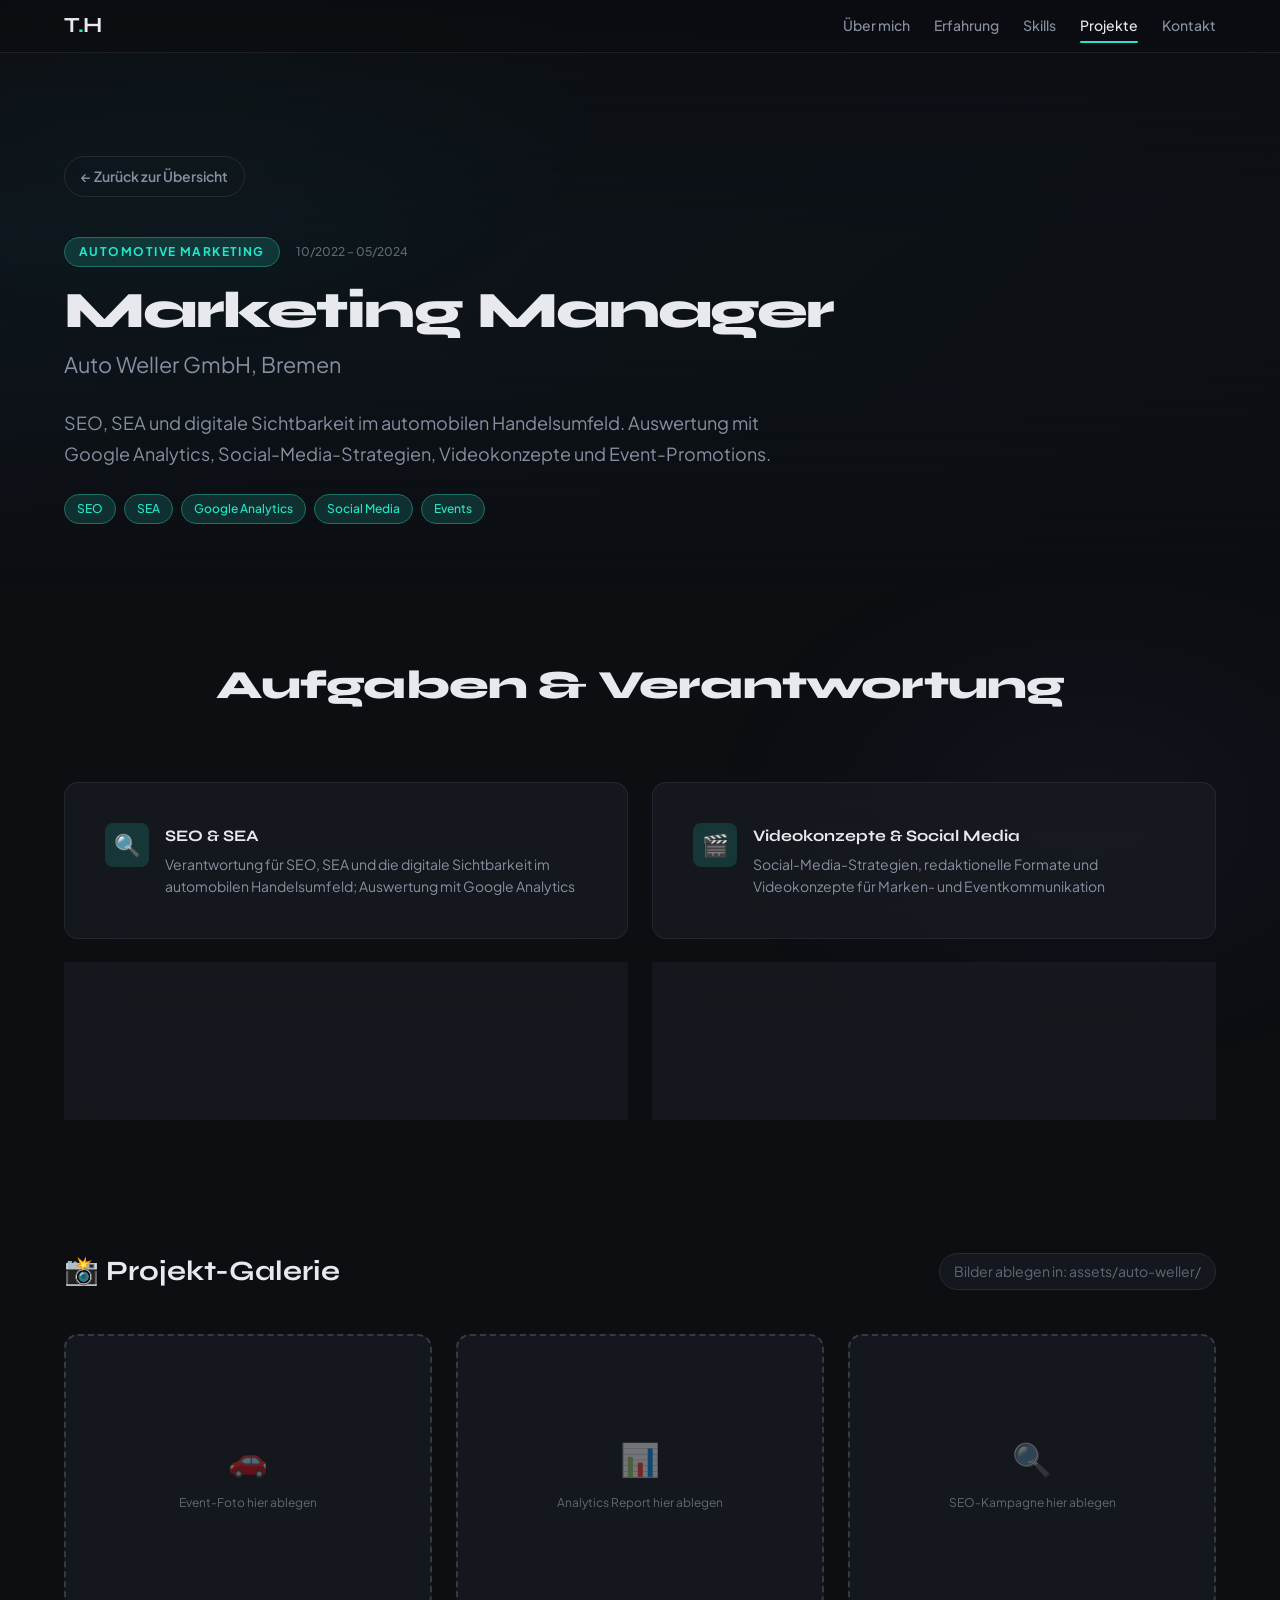
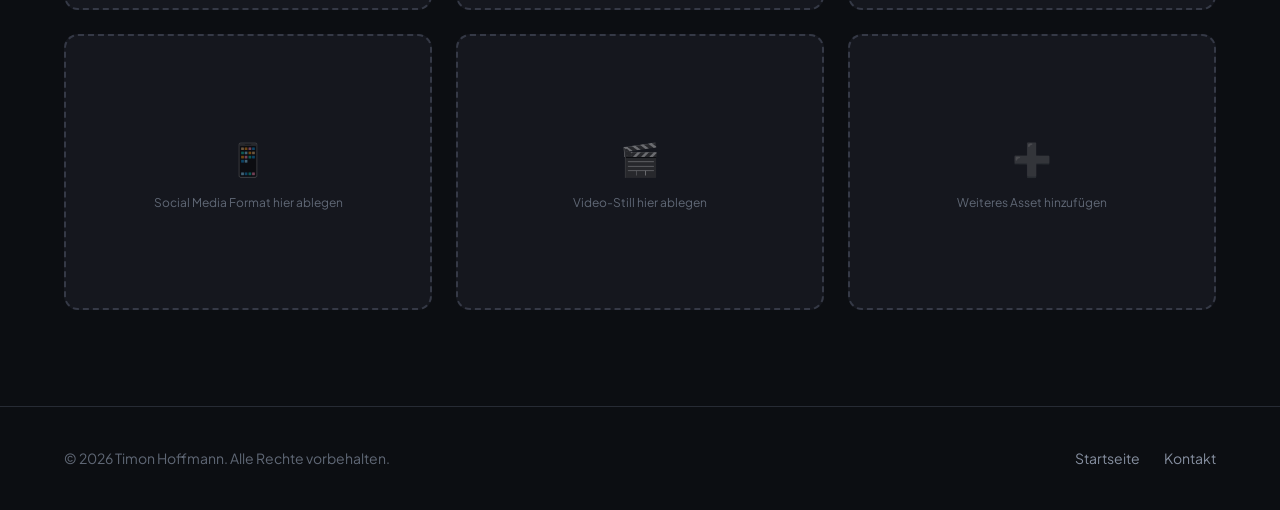
==== projects/auto-weller.html @ 599e2b34 "Initial commit: Timon Hoffmann Portfolio & Resume website" ====
<!DOCTYPE html>
<html lang="de">
<head>
  <meta charset="UTF-8">
  <meta name="viewport" content="width=device-width, initial-scale=1.0">
  <meta name="description" content="Auto Weller — SEO, SEA & Automobil-Marketing Projekte von Timon Hoffmann.">
  <title>Auto Weller — Timon Hoffmann Portfolio</title>
  <link rel="stylesheet" href="../style.css">
</head>
<body>
  <nav class="nav scrolled" id="mainNav">
    <div class="nav__inner">
      <a href="../index.html" class="nav__logo">T<span>.</span>H</a>
      <div class="nav__links">
        <a href="../index.html#about" class="nav__link">Über mich</a>
        <a href="../index.html#experience" class="nav__link">Erfahrung</a>
        <a href="../index.html#skills" class="nav__link">Skills</a>
        <a href="../index.html#projects" class="nav__link active">Projekte</a>
        <a href="../index.html#contact" class="nav__link">Kontakt</a>
      </div>
    </div>
  </nav>

  <section class="project-hero">
    <div class="project-hero__bg" style="background: linear-gradient(135deg, hsl(200,60%,25%), hsl(225,20%,10%));"></div>
    <div class="container">
      <a href="../index.html#projects" class="project-hero__back">← Zurück zur Übersicht</a>
      <div class="project-hero__meta">
        <span class="project-hero__category">Automotive Marketing</span>
        <span class="project-hero__date">10/2022 – 05/2024</span>
      </div>
      <h1 class="project-hero__title">Marketing Manager</h1>
      <p class="project-hero__company">Auto Weller GmbH, Bremen</p>
      <p class="project-hero__description">SEO, SEA und digitale Sichtbarkeit im automobilen Handelsumfeld. Auswertung mit Google Analytics, Social-Media-Strategien, Videokonzepte und Event-Promotions.</p>
      <div class="project-hero__tags">
        <span class="timeline__tag">SEO</span>
        <span class="timeline__tag">SEA</span>
        <span class="timeline__tag">Google Analytics</span>
        <span class="timeline__tag">Social Media</span>
        <span class="timeline__tag">Events</span>
      </div>
    </div>
  </section>

  <section class="project-tasks">
    <div class="container">
      <div class="section__header"><h2 class="section__title">Aufgaben & Verantwortung</h2></div>
      <div class="project-tasks__grid">
        <div class="project-task-card glass-card">
          <div class="project-task-card__icon">🔍</div>
          <div class="project-task-card__content">
            <h3 class="project-task-card__title">SEO & SEA</h3>
            <p class="project-task-card__text">Verantwortung für SEO, SEA und die digitale Sichtbarkeit im automobilen Handelsumfeld; Auswertung mit Google Analytics</p>
          </div>
        </div>
        <div class="project-task-card glass-card">
          <div class="project-task-card__icon">🎬</div>
          <div class="project-task-card__content">
            <h3 class="project-task-card__title">Videokonzepte & Social Media</h3>
            <p class="project-task-card__text">Social-Media-Strategien, redaktionelle Formate und Videokonzepte für Marken- und Eventkommunikation</p>
          </div>
        </div>
        <div class="project-task-card glass-card">
          <div class="project-task-card__icon">🎉</div>
          <div class="project-task-card__content">
            <h3 class="project-task-card__title">Events & Promotions</h3>
            <p class="project-task-card__text">Planung und Begleitung von Promotions, Events und verkaufsunterstützenden Kampagnen</p>
          </div>
        </div>
        <div class="project-task-card glass-card">
          <div class="project-task-card__icon">🤝</div>
          <div class="project-task-card__content">
            <h3 class="project-task-card__title">Stakeholder-Koordination</h3>
            <p class="project-task-card__text">Koordination von Inhalten und Kampagnen mit internen Fachbereichen, Standorten und externen Partnern</p>
          </div>
        </div>
      </div>
    </div>
  </section>

  <section class="gallery">
    <div class="container">
      <div class="gallery__header">
        <h2 class="gallery__title">📸 Projekt-Galerie</h2>
        <span class="gallery__count">Bilder ablegen in: assets/auto-weller/</span>
      </div>
      <div class="gallery__grid">
        <div class="gallery__placeholder"><div class="gallery__placeholder-icon">🚗</div><p class="gallery__placeholder-text">Event-Foto hier ablegen</p></div>
        <div class="gallery__placeholder"><div class="gallery__placeholder-icon">📊</div><p class="gallery__placeholder-text">Analytics Report hier ablegen</p></div>
        <div class="gallery__placeholder"><div class="gallery__placeholder-icon">🔍</div><p class="gallery__placeholder-text">SEO-Kampagne hier ablegen</p></div>
        <div class="gallery__placeholder"><div class="gallery__placeholder-icon">📱</div><p class="gallery__placeholder-text">Social Media Format hier ablegen</p></div>
        <div class="gallery__placeholder"><div class="gallery__placeholder-icon">🎬</div><p class="gallery__placeholder-text">Video-Still hier ablegen</p></div>
        <div class="gallery__placeholder"><div class="gallery__placeholder-icon">➕</div><p class="gallery__placeholder-text">Weiteres Asset hinzufügen</p></div>
      </div>
    </div>
  </section>

  <div class="lightbox" id="lightbox">
    <button class="lightbox__close" id="lightboxClose">✕</button>
    <img class="lightbox__img" id="lightboxImg" src="" alt="">
  </div>

  <footer class="footer">
    <div class="container">
      <div class="footer__inner">
        <span class="footer__text">© 2026 Timon Hoffmann. Alle Rechte vorbehalten.</span>
        <div class="footer__links">
          <a href="../index.html" class="footer__link">Startseite</a>
          <a href="../index.html#contact" class="footer__link">Kontakt</a>
        </div>
      </div>
    </div>
  </footer>

  <script>
    document.querySelectorAll('.gallery__item').forEach(item => {
      item.addEventListener('click', () => {
        const img = item.querySelector('img');
        if (img) {
          document.getElementById('lightboxImg').src = img.src;
          document.getElementById('lightbox').classList.add('active');
        }
      });
    });
    document.getElementById('lightbox').addEventListener('click', (e) => {
      if (e.target !== document.getElementById('lightboxImg')) {
        document.getElementById('lightbox').classList.remove('active');
      }
    });
  </script>
</body>
</html>
---- style.css ----
/* ============================================
   TIMON HOFFMANN — Portfolio & Resume
   Design System & Stylesheet
   ============================================ */

/* ---------- Google Fonts ---------- */
@import url('https://fonts.googleapis.com/css2?family=Plus+Jakarta+Sans:ital,wght@0,300;0,400;0,500;0,600;0,700;0,800;1,400&family=Syne:wght@400;500;600;700;800&family=JetBrains+Mono:wght@400;500&display=swap');

/* ---------- Custom Properties ---------- */
:root {
  /* Core palette */
  --clr-bg:          hsl(225, 20%, 6%);
  --clr-bg-elevated: hsl(225, 18%, 10%);
  --clr-bg-card:     hsl(225, 16%, 13%);
  --clr-bg-hover:    hsl(225, 16%, 17%);
  --clr-border:      hsl(225, 14%, 18%);
  --clr-border-light:hsl(225, 14%, 24%);

  /* Text */
  --clr-text:        hsl(220, 20%, 92%);
  --clr-text-muted:  hsl(220, 12%, 58%);
  --clr-text-dim:    hsl(220, 10%, 42%);

  /* Accent — Electric Teal / Cyan */
  --clr-accent:      hsl(172, 80%, 52%);
  --clr-accent-dim:  hsl(172, 60%, 28%);
  --clr-accent-glow: hsla(172, 80%, 52%, 0.15);
  --clr-accent-glow-strong: hsla(172, 80%, 52%, 0.3);

  /* Secondary — Warm Coral */
  --clr-secondary:     hsl(12, 85%, 62%);
  --clr-secondary-dim: hsl(12, 60%, 30%);

  /* Tertiary — Soft Violet */
  --clr-tertiary:     hsl(260, 60%, 65%);
  --clr-tertiary-dim: hsl(260, 40%, 30%);

  /* Status */
  --clr-success: hsl(145, 65%, 48%);
  --clr-warning: hsl(38, 90%, 55%);

  /* Typography */
  --ff-heading: 'Syne', sans-serif;
  --ff-body:    'Plus Jakarta Sans', sans-serif;
  --ff-mono:    'JetBrains Mono', monospace;

  /* Sizing */
  --fs-xs:   0.75rem;
  --fs-sm:   0.875rem;
  --fs-base: 1rem;
  --fs-md:   1.125rem;
  --fs-lg:   1.35rem;
  --fs-xl:   1.75rem;
  --fs-2xl:  2.5rem;
  --fs-3xl:  3.5rem;
  --fs-hero: clamp(2.2rem, 5vw, 3.6rem);

  /* Spacing */
  --sp-xs:  0.25rem;
  --sp-sm:  0.5rem;
  --sp-md:  1rem;
  --sp-lg:  1.5rem;
  --sp-xl:  2.5rem;
  --sp-2xl: 4rem;
  --sp-3xl: 6rem;

  /* Radii */
  --radius-sm: 8px;
  --radius-md: 14px;
  --radius-lg: 22px;
  --radius-full: 9999px;

  /* Shadows */
  --shadow-sm: 0 2px 8px hsla(0,0%,0%,0.25);
  --shadow-md: 0 8px 32px hsla(0,0%,0%,0.35);
  --shadow-lg: 0 16px 64px hsla(0,0%,0%,0.5);
  --shadow-glow: 0 0 40px var(--clr-accent-glow);

  /* Glass */
  --glass-bg: hsla(225, 16%, 13%, 0.6);
  --glass-border: hsla(225, 14%, 28%, 0.35);
  --glass-blur: blur(24px);

  /* Transitions */
  --ease-smooth:  cubic-bezier(0.4, 0, 0.2, 1);
  --ease-bounce:  cubic-bezier(0.34, 1.56, 0.64, 1);
  --ease-spring:  cubic-bezier(0.22, 1, 0.36, 1);
  --duration-fast: 200ms;
  --duration-base: 350ms;
  --duration-slow: 600ms;
}

/* ---------- CSS Reset ---------- */
*, *::before, *::after {
  margin: 0;
  padding: 0;
  box-sizing: border-box;
}

html {
  scroll-behavior: smooth;
  -webkit-font-smoothing: antialiased;
  -moz-osx-font-smoothing: grayscale;
  font-size: 16px;
}

body {
  font-family: var(--ff-body);
  background: var(--clr-bg);
  color: var(--clr-text);
  line-height: 1.65;
  min-height: 100vh;
  overflow-x: hidden;
  position: relative;
}

/* Ambient background glow */
body::before {
  content: '';
  position: fixed;
  top: -30%;
  left: -20%;
  width: 70vw;
  height: 70vh;
  background: radial-gradient(ellipse, hsla(172, 80%, 52%, 0.06) 0%, transparent 70%);
  pointer-events: none;
  z-index: 0;
}

body::after {
  content: '';
  position: fixed;
  bottom: -20%;
  right: -15%;
  width: 60vw;
  height: 60vh;
  background: radial-gradient(ellipse, hsla(260, 60%, 65%, 0.05) 0%, transparent 70%);
  pointer-events: none;
  z-index: 0;
}

a {
  color: var(--clr-accent);
  text-decoration: none;
  transition: color var(--duration-fast) var(--ease-smooth);
}

a:hover {
  color: var(--clr-text);
}

img {
  max-width: 100%;
  display: block;
}

ul, ol { list-style: none; }

button {
  cursor: pointer;
  font-family: inherit;
  border: none;
  background: none;
  color: inherit;
}

/* ---------- Custom Scrollbar ---------- */
::-webkit-scrollbar {
  width: 6px;
}
::-webkit-scrollbar-track {
  background: var(--clr-bg);
}
::-webkit-scrollbar-thumb {
  background: var(--clr-border-light);
  border-radius: var(--radius-full);
}
::-webkit-scrollbar-thumb:hover {
  background: var(--clr-accent-dim);
}

/* ---------- Utility ---------- */
.container {
  width: 100%;
  max-width: 1200px;
  margin: 0 auto;
  padding: 0 var(--sp-lg);
}

.sr-only {
  position: absolute;
  width: 1px;
  height: 1px;
  padding: 0;
  margin: -1px;
  overflow: hidden;
  clip: rect(0,0,0,0);
  border: 0;
}

.accent { color: var(--clr-accent); }
.text-muted { color: var(--clr-text-muted); }

/* ---------- Glass Card ---------- */
.glass-card {
  background: var(--glass-bg);
  backdrop-filter: var(--glass-blur);
  -webkit-backdrop-filter: var(--glass-blur);
  border: 1px solid var(--glass-border);
  border-radius: var(--radius-md);
  transition: all var(--duration-base) var(--ease-smooth);
}

.glass-card:hover {
  border-color: var(--clr-accent-dim);
  box-shadow: var(--shadow-glow);
  transform: translateY(-2px);
}

/* ---------- Animations ---------- */
@keyframes fadeInUp {
  from {
    opacity: 0;
    transform: translateY(30px);
  }
  to {
    opacity: 1;
    transform: translateY(0);
  }
}

@keyframes fadeIn {
  from { opacity: 0; }
  to   { opacity: 1; }
}

@keyframes slideInLeft {
  from {
    opacity: 0;
    transform: translateX(-40px);
  }
  to {
    opacity: 1;
    transform: translateX(0);
  }
}

@keyframes slideInRight {
  from {
    opacity: 0;
    transform: translateX(40px);
  }
  to {
    opacity: 1;
    transform: translateX(0);
  }
}

@keyframes scaleIn {
  from {
    opacity: 0;
    transform: scale(0.85);
  }
  to {
    opacity: 1;
    transform: scale(1);
  }
}

@keyframes pulse {
  0%, 100% { opacity: 1; }
  50% { opacity: 0.5; }
}

@keyframes gradient-shift {
  0%   { background-position: 0% 50%; }
  50%  { background-position: 100% 50%; }
  100% { background-position: 0% 50%; }
}

@keyframes float {
  0%, 100% { transform: translateY(0px); }
  50%      { transform: translateY(-8px); }
}

@keyframes typing {
  from { width: 0; }
  to   { width: 100%; }
}

@keyframes blink-caret {
  from, to { border-color: transparent; }
  50%      { border-color: var(--clr-accent); }
}

@keyframes bar-fill {
  from { width: 0%; }
}

@keyframes countUp {
  from { opacity: 0; transform: translateY(10px); }
  to { opacity: 1; transform: translateY(0); }
}

.animate-on-scroll {
  opacity: 0;
  transform: translateY(30px);
  transition: opacity var(--duration-slow) var(--ease-spring),
              transform var(--duration-slow) var(--ease-spring);
}

.animate-on-scroll.visible {
  opacity: 1;
  transform: translateY(0);
}

/* ---------- Navigation ---------- */
.nav {
  position: fixed;
  top: 0;
  left: 0;
  right: 0;
  z-index: 100;
  padding: var(--sp-md) 0;
  transition: all var(--duration-base) var(--ease-smooth);
}

.nav.scrolled {
  background: hsla(225, 20%, 6%, 0.85);
  backdrop-filter: blur(20px);
  -webkit-backdrop-filter: blur(20px);
  border-bottom: 1px solid var(--glass-border);
  padding: var(--sp-sm) 0;
}

.nav__inner {
  display: flex;
  align-items: center;
  justify-content: space-between;
  max-width: 1200px;
  margin: 0 auto;
  padding: 0 var(--sp-lg);
}

.nav__logo {
  font-family: var(--ff-heading);
  font-size: var(--fs-lg);
  font-weight: 700;
  color: var(--clr-text);
  letter-spacing: -0.02em;
}

.nav__logo span {
  color: var(--clr-accent);
}

.nav__links {
  display: flex;
  align-items: center;
  gap: var(--sp-lg);
}

.nav__link {
  font-size: var(--fs-sm);
  font-weight: 500;
  color: var(--clr-text-muted);
  position: relative;
  padding: var(--sp-xs) 0;
  transition: color var(--duration-fast) var(--ease-smooth);
}

.nav__link::after {
  content: '';
  position: absolute;
  bottom: -2px;
  left: 0;
  width: 0;
  height: 2px;
  background: var(--clr-accent);
  border-radius: var(--radius-full);
  transition: width var(--duration-base) var(--ease-bounce);
}

.nav__link:hover,
.nav__link.active {
  color: var(--clr-text);
}

.nav__link:hover::after,
.nav__link.active::after {
  width: 100%;
}

.nav__lang-toggle {
  display: flex;
  align-items: center;
  gap: var(--sp-xs);
  background: var(--clr-bg-elevated);
  border: 1px solid var(--clr-border);
  border-radius: var(--radius-full);
  padding: 4px;
  font-size: var(--fs-xs);
  font-weight: 600;
}

.nav__lang-btn {
  padding: 4px 12px;
  border-radius: var(--radius-full);
  transition: all var(--duration-fast) var(--ease-smooth);
  color: var(--clr-text-muted);
}

.nav__lang-btn.active {
  background: var(--clr-accent);
  color: var(--clr-bg);
}

/* Mobile menu toggle */
.nav__hamburger {
  display: none;
  flex-direction: column;
  gap: 5px;
  width: 28px;
  cursor: pointer;
  z-index: 110;
}

.nav__hamburger span {
  display: block;
  height: 2px;
  width: 100%;
  background: var(--clr-text);
  border-radius: var(--radius-full);
  transition: all var(--duration-base) var(--ease-smooth);
}

.nav__hamburger.open span:nth-child(1) {
  transform: rotate(45deg) translate(5px, 5px);
}

.nav__hamburger.open span:nth-child(2) {
  opacity: 0;
}

.nav__hamburger.open span:nth-child(3) {
  transform: rotate(-45deg) translate(5px, -5px);
}

/* ---------- Hero Section ---------- */
.hero {
  min-height: 100vh;
  display: flex;
  align-items: center;
  position: relative;
  padding: var(--sp-3xl) 0;
  overflow: hidden;
}

.hero__grid {
  display: grid;
  grid-template-columns: 1.15fr 1fr;
  gap: var(--sp-2xl);
  align-items: center;
}

.hero__content {
  animation: fadeInUp var(--duration-slow) var(--ease-spring);
}

.hero__badge {
  display: inline-flex;
  align-items: center;
  gap: var(--sp-sm);
  background: var(--clr-accent-glow);
  border: 1px solid var(--clr-accent-dim);
  border-radius: var(--radius-full);
  padding: 6px 16px;
  font-size: var(--fs-xs);
  font-weight: 600;
  color: var(--clr-accent);
  margin-bottom: var(--sp-lg);
  text-transform: uppercase;
  letter-spacing: 0.08em;
}

.hero__badge-dot {
  width: 6px;
  height: 6px;
  border-radius: 50%;
  background: var(--clr-accent);
  animation: pulse 2s ease-in-out infinite;
}

.hero__title {
  font-family: var(--ff-heading);
  font-size: var(--fs-hero);
  font-weight: 800;
  line-height: 1.05;
  letter-spacing: -0.03em;
  margin-bottom: var(--sp-lg);
}

.hero__title-line {
  white-space: nowrap;
}

.hero__title-gradient {
  background: linear-gradient(135deg, var(--clr-accent), var(--clr-tertiary));
  background-size: 200% 200%;
  -webkit-background-clip: text;
  -webkit-text-fill-color: transparent;
  background-clip: text;
  animation: gradient-shift 4s ease infinite;
}

.hero__subtitle {
  font-size: var(--fs-lg);
  color: var(--clr-text-muted);
  max-width: 540px;
  margin-bottom: var(--sp-xl);
  line-height: 1.6;
}

.hero__ctas {
  display: flex;
  gap: var(--sp-md);
  flex-wrap: wrap;
}

/* Buttons */
.btn {
  display: inline-flex;
  align-items: center;
  gap: var(--sp-sm);
  padding: 14px 28px;
  border-radius: var(--radius-sm);
  font-size: var(--fs-sm);
  font-weight: 600;
  letter-spacing: 0.02em;
  transition: all var(--duration-base) var(--ease-smooth);
  position: relative;
  overflow: hidden;
}

.btn--primary {
  background: var(--clr-accent);
  color: var(--clr-bg);
}

.btn--primary:hover {
  background: hsl(172, 80%, 60%);
  box-shadow: 0 0 30px var(--clr-accent-glow-strong);
  transform: translateY(-2px);
  color: var(--clr-bg);
}

.btn--outline {
  background: transparent;
  border: 1px solid var(--clr-border-light);
  color: var(--clr-text);
}

.btn--outline:hover {
  border-color: var(--clr-accent);
  color: var(--clr-accent);
  transform: translateY(-2px);
}

.btn__icon {
  font-size: 1.1em;
}

/* Hero Visual */
.hero__visual {
  position: relative;
  animation: fadeIn var(--duration-slow) var(--ease-spring) 0.3s both;
}

.hero__card-stack {
  position: relative;
  height: 480px;
}

.hero__floating-card {
  position: absolute;
  border-radius: var(--radius-md);
  padding: var(--sp-lg);
  animation: float 6s ease-in-out infinite;
}

.hero__floating-card:nth-child(1) {
  top: 0;
  right: 0;
  width: 280px;
  background: var(--glass-bg);
  backdrop-filter: var(--glass-blur);
  border: 1px solid var(--glass-border);
  animation-delay: 0s;
}

.hero__floating-card:nth-child(2) {
  top: 50%;
  left: 0;
  width: 260px;
  background: var(--glass-bg);
  backdrop-filter: var(--glass-blur);
  border: 1px solid var(--glass-border);
  animation-delay: 2s;
}

.hero__floating-card:nth-child(3) {
  bottom: 0;
  right: 40px;
  width: 240px;
  background: var(--glass-bg);
  backdrop-filter: var(--glass-blur);
  border: 1px solid var(--glass-border);
  animation-delay: 4s;
}

.hero__card-label {
  font-size: var(--fs-xs);
  color: var(--clr-text-dim);
  text-transform: uppercase;
  letter-spacing: 0.1em;
  margin-bottom: var(--sp-sm);
}

.hero__card-value {
  font-family: var(--ff-heading);
  font-size: var(--fs-xl);
  font-weight: 700;
  color: var(--clr-text);
}

.hero__card-value .accent {
  color: var(--clr-accent);
}

.hero__card-bar {
  height: 4px;
  background: var(--clr-bg-hover);
  border-radius: var(--radius-full);
  margin-top: var(--sp-sm);
  overflow: hidden;
}

.hero__card-bar-fill {
  height: 100%;
  border-radius: var(--radius-full);
  background: linear-gradient(90deg, var(--clr-accent), var(--clr-tertiary));
  animation: bar-fill 2s var(--ease-spring) forwards;
}

/* Scroll indicator */
.hero__scroll-indicator {
  position: absolute;
  bottom: var(--sp-xl);
  left: 50%;
  transform: translateX(-50%);
  display: flex;
  flex-direction: column;
  align-items: center;
  gap: var(--sp-sm);
  color: var(--clr-text-dim);
  font-size: var(--fs-xs);
  text-transform: uppercase;
  letter-spacing: 0.1em;
  animation: fadeIn 1s ease 1.5s both;
}

.hero__scroll-mouse {
  width: 24px;
  height: 36px;
  border: 2px solid var(--clr-border-light);
  border-radius: 12px;
  position: relative;
}

.hero__scroll-mouse::before {
  content: '';
  width: 3px;
  height: 8px;
  background: var(--clr-accent);
  border-radius: var(--radius-full);
  position: absolute;
  top: 6px;
  left: 50%;
  transform: translateX(-50%);
  animation: float 2s ease-in-out infinite;
}

/* ---------- Section Shared ---------- */
.section {
  padding: var(--sp-3xl) 0;
  position: relative;
  z-index: 1;
}

.section__header {
  text-align: center;
  margin-bottom: var(--sp-2xl);
}

.section__eyebrow {
  font-size: var(--fs-xs);
  font-weight: 700;
  text-transform: uppercase;
  letter-spacing: 0.15em;
  color: var(--clr-accent);
  margin-bottom: var(--sp-sm);
}

.section__title {
  font-family: var(--ff-heading);
  font-size: var(--fs-2xl);
  font-weight: 800;
  letter-spacing: -0.02em;
}

.section__subtitle {
  font-size: var(--fs-md);
  color: var(--clr-text-muted);
  max-width: 600px;
  margin: var(--sp-md) auto 0;
}

/* ---------- Profile / About ---------- */
.about__grid {
  display: grid;
  grid-template-columns: 1fr 1fr;
  gap: var(--sp-2xl);
  align-items: start;
}

.about__text {
  font-size: var(--fs-md);
  color: var(--clr-text-muted);
  line-height: 1.8;
  margin-bottom: var(--sp-lg);
}

.about__highlights {
  display: grid;
  grid-template-columns: 1fr 1fr;
  gap: var(--sp-md);
}

.about__highlight-card {
  padding: var(--sp-lg);
  text-align: center;
}

.about__highlight-number {
  font-family: var(--ff-heading);
  font-size: var(--fs-2xl);
  font-weight: 800;
  color: var(--clr-accent);
  line-height: 1;
}

.about__highlight-label {
  font-size: var(--fs-sm);
  color: var(--clr-text-muted);
  margin-top: var(--sp-xs);
}

.about__info-grid {
  display: grid;
  gap: var(--sp-md);
}

.about__info-item {
  display: flex;
  align-items: center;
  gap: var(--sp-md);
  padding: var(--sp-md) var(--sp-lg);
}

.about__info-icon {
  width: 44px;
  height: 44px;
  display: flex;
  align-items: center;
  justify-content: center;
  border-radius: var(--radius-sm);
  background: var(--clr-accent-glow);
  color: var(--clr-accent);
  font-size: var(--fs-lg);
  flex-shrink: 0;
}

.about__info-label {
  font-size: var(--fs-xs);
  color: var(--clr-text-dim);
  text-transform: uppercase;
  letter-spacing: 0.08em;
}

.about__info-value {
  font-weight: 600;
  font-size: var(--fs-base);
}

/* ---------- Experience Timeline ---------- */
.timeline {
  position: relative;
  max-width: 900px;
  margin: 0 auto;
}

.timeline__line {
  position: absolute;
  left: 32px;
  top: 0;
  bottom: 0;
  width: 2px;
  background: linear-gradient(180deg, var(--clr-accent), var(--clr-tertiary), var(--clr-secondary));
  opacity: 0.3;
}

.timeline__item {
  position: relative;
  padding-left: 80px;
  padding-bottom: var(--sp-2xl);
  cursor: pointer;
}

.timeline__dot {
  position: absolute;
  left: 22px;
  top: 8px;
  width: 22px;
  height: 22px;
  border-radius: 50%;
  background: var(--clr-bg-elevated);
  border: 3px solid var(--clr-accent-dim);
  transition: all var(--duration-base) var(--ease-smooth);
  z-index: 2;
}

.timeline__item:hover .timeline__dot,
.timeline__item.active .timeline__dot {
  background: var(--clr-accent);
  border-color: var(--clr-accent);
  box-shadow: 0 0 20px var(--clr-accent-glow-strong);
  transform: scale(1.2);
}

.timeline__date {
  font-size: var(--fs-xs);
  font-weight: 600;
  color: var(--clr-accent);
  text-transform: uppercase;
  letter-spacing: 0.08em;
  margin-bottom: var(--sp-xs);
}

.timeline__role {
  font-family: var(--ff-heading);
  font-size: var(--fs-xl);
  font-weight: 700;
  margin-bottom: var(--sp-xs);
  letter-spacing: -0.01em;
}

.timeline__company {
  font-size: var(--fs-sm);
  color: var(--clr-text-muted);
  margin-bottom: var(--sp-md);
}

.timeline__company-name {
  color: var(--clr-text);
  font-weight: 600;
}

.timeline__details {
  max-height: 0;
  overflow: hidden;
  transition: max-height var(--duration-slow) var(--ease-spring),
              opacity var(--duration-base) var(--ease-smooth);
  opacity: 0;
}

.timeline__item.active .timeline__details {
  max-height: 800px;
  opacity: 1;
}

.timeline__tasks {
  padding: var(--sp-lg);
  margin-top: var(--sp-sm);
}

.timeline__task {
  display: flex;
  gap: var(--sp-sm);
  padding: var(--sp-sm) 0;
  font-size: var(--fs-sm);
  color: var(--clr-text-muted);
  line-height: 1.6;
}

.timeline__task::before {
  content: '→';
  color: var(--clr-accent);
  flex-shrink: 0;
  font-weight: 600;
}

.timeline__tags {
  display: flex;
  flex-wrap: wrap;
  gap: var(--sp-sm);
  margin-top: var(--sp-md);
}

.timeline__tag {
  font-size: var(--fs-xs);
  padding: 4px 12px;
  border-radius: var(--radius-full);
  background: var(--clr-accent-glow);
  color: var(--clr-accent);
  font-weight: 500;
  border: 1px solid var(--clr-accent-dim);
}

/* ---------- Freelance ---------- */
.freelance__card {
  max-width: 800px;
  margin: 0 auto;
  padding: var(--sp-xl);
  text-align: center;
}

.freelance__icon {
  width: 56px;
  height: 56px;
  margin: 0 auto var(--sp-lg);
  display: flex;
  align-items: center;
  justify-content: center;
  border-radius: var(--radius-sm);
  background: var(--clr-accent-glow);
  font-size: var(--fs-xl);
}

.freelance__text {
  font-size: var(--fs-md);
  color: var(--clr-text-muted);
  line-height: 1.8;
  margin-bottom: var(--sp-lg);
}

.freelance__tags {
  display: flex;
  flex-wrap: wrap;
  justify-content: center;
  gap: var(--sp-sm);
}

/* ---------- Education ---------- */
.education__grid {
  display: grid;
  grid-template-columns: repeat(2, 1fr);
  gap: var(--sp-lg);
  max-width: 900px;
  margin: 0 auto;
}

.education-card {
  padding: var(--sp-lg) var(--sp-xl);
}

.education-card__date {
  font-size: var(--fs-xs);
  font-weight: 600;
  color: var(--clr-accent);
  text-transform: uppercase;
  letter-spacing: 0.08em;
  margin-bottom: var(--sp-xs);
}

.education-card__title {
  font-family: var(--ff-heading);
  font-size: var(--fs-md);
  font-weight: 700;
  margin-bottom: var(--sp-xs);
}

.education-card__place {
  font-size: var(--fs-sm);
  color: var(--clr-text);
  font-weight: 600;
  margin-bottom: var(--sp-xs);
}

.education-card__desc {
  font-size: var(--fs-sm);
  color: var(--clr-text-muted);
}

/* ---------- Skills Section ---------- */
.skills__grid {
  display: grid;
  grid-template-columns: repeat(3, 1fr);
  gap: var(--sp-lg);
}

.skill-card {
  padding: var(--sp-xl);
  position: relative;
  overflow: hidden;
}

.skill-card::before {
  content: '';
  position: absolute;
  top: 0;
  left: 0;
  right: 0;
  height: 3px;
  background: linear-gradient(90deg, var(--clr-accent), var(--clr-tertiary));
  opacity: 0;
  transition: opacity var(--duration-base) var(--ease-smooth);
}

.skill-card:hover::before {
  opacity: 1;
}

.skill-card__icon {
  width: 52px;
  height: 52px;
  display: flex;
  align-items: center;
  justify-content: center;
  border-radius: var(--radius-sm);
  background: var(--clr-accent-glow);
  color: var(--clr-accent);
  font-size: var(--fs-xl);
  margin-bottom: var(--sp-lg);
}

.skill-card__title {
  font-family: var(--ff-heading);
  font-size: var(--fs-lg);
  font-weight: 700;
  margin-bottom: var(--sp-sm);
}

.skill-card__list {
  display: flex;
  flex-direction: column;
  gap: var(--sp-sm);
}

.skill-card__item {
  display: flex;
  align-items: center;
  justify-content: space-between;
  gap: var(--sp-md);
}

.skill-card__item-name {
  font-size: var(--fs-sm);
  color: var(--clr-text-muted);
}

.skill-card__item-bar {
  flex: 1;
  max-width: 120px;
  height: 4px;
  background: var(--clr-bg-hover);
  border-radius: var(--radius-full);
  overflow: hidden;
}

.skill-card__item-fill {
  height: 100%;
  border-radius: var(--radius-full);
  background: linear-gradient(90deg, var(--clr-accent), var(--clr-tertiary));
  transition: width 1.2s var(--ease-spring);
  width: 0;
}

.skill-card__item-fill.animated {
  /* width is set inline */
}

/* ---------- Dashboard / Metrics Section ---------- */
.dashboard {
  padding: var(--sp-xl);
  margin-top: var(--sp-xl);
}

.dashboard__header {
  display: flex;
  align-items: center;
  justify-content: space-between;
  margin-bottom: var(--sp-xl);
  flex-wrap: wrap;
  gap: var(--sp-md);
}

.dashboard__title {
  font-family: var(--ff-heading);
  font-size: var(--fs-xl);
  font-weight: 700;
}

.dashboard__filters {
  display: flex;
  gap: var(--sp-sm);
  flex-wrap: wrap;
}

.dashboard__filter {
  padding: 6px 16px;
  border-radius: var(--radius-full);
  font-size: var(--fs-xs);
  font-weight: 600;
  border: 1px solid var(--clr-border);
  color: var(--clr-text-muted);
  transition: all var(--duration-fast) var(--ease-smooth);
  text-transform: uppercase;
  letter-spacing: 0.05em;
}

.dashboard__filter:hover,
.dashboard__filter.active {
  background: var(--clr-accent);
  color: var(--clr-bg);
  border-color: var(--clr-accent);
}

.dashboard__metrics {
  display: grid;
  grid-template-columns: repeat(4, 1fr);
  gap: var(--sp-md);
  margin-bottom: var(--sp-xl);
}

.metric-card {
  padding: var(--sp-lg);
  border-radius: var(--radius-md);
  background: var(--clr-bg-elevated);
  border: 1px solid var(--clr-border);
  transition: all var(--duration-base) var(--ease-smooth);
}

.metric-card:hover {
  border-color: var(--clr-accent-dim);
  transform: translateY(-2px);
}

.metric-card__label {
  font-size: var(--fs-xs);
  color: var(--clr-text-dim);
  text-transform: uppercase;
  letter-spacing: 0.08em;
  margin-bottom: var(--sp-sm);
}

.metric-card__value {
  font-family: var(--ff-heading);
  font-size: var(--fs-2xl);
  font-weight: 800;
  color: var(--clr-text);
}

.metric-card__change {
  font-size: var(--fs-xs);
  font-weight: 600;
  margin-top: var(--sp-xs);
}

.metric-card__change--up {
  color: var(--clr-success);
}

.metric-card__change--down {
  color: var(--clr-secondary);
}

/* Chart placeholder */
.dashboard__chart {
  width: 100%;
  height: 200px;
  background: var(--clr-bg-elevated);
  border-radius: var(--radius-md);
  border: 1px solid var(--clr-border);
  display: flex;
  align-items: flex-end;
  padding: var(--sp-lg);
  gap: 6px;
  overflow: hidden;
}

.dashboard__chart-bar {
  flex: 1;
  border-radius: 4px 4px 0 0;
  background: linear-gradient(180deg, var(--clr-accent), var(--clr-accent-dim));
  transition: height 0.8s var(--ease-spring);
  min-height: 8px;
  position: relative;
}

.dashboard__chart-bar:hover {
  background: linear-gradient(180deg, var(--clr-tertiary), var(--clr-accent));
}

/* ---------- SQL Terminal ---------- */
.sql-terminal {
  margin-top: var(--sp-xl);
  border-radius: var(--radius-md);
  overflow: hidden;
  border: 1px solid var(--clr-border);
}

.sql-terminal__header {
  display: flex;
  align-items: center;
  gap: var(--sp-sm);
  padding: var(--sp-sm) var(--sp-md);
  background: var(--clr-bg-hover);
  border-bottom: 1px solid var(--clr-border);
}

.sql-terminal__dot {
  width: 10px;
  height: 10px;
  border-radius: 50%;
}

.sql-terminal__dot--red    { background: hsl(0, 70%, 55%); }
.sql-terminal__dot--yellow { background: hsl(45, 80%, 55%); }
.sql-terminal__dot--green  { background: hsl(130, 60%, 45%); }

.sql-terminal__title {
  font-family: var(--ff-mono);
  font-size: var(--fs-xs);
  color: var(--clr-text-dim);
  margin-left: var(--sp-sm);
}

.sql-terminal__body {
  background: var(--clr-bg);
  padding: var(--sp-lg);
  font-family: var(--ff-mono);
  font-size: var(--fs-sm);
  line-height: 1.8;
  min-height: 160px;
}

.sql-terminal__line {
  display: flex;
  gap: var(--sp-sm);
}

.sql-terminal__prompt {
  color: var(--clr-accent);
  user-select: none;
}

.sql-terminal__input {
  color: var(--clr-text);
}

.sql-terminal__keyword {
  color: var(--clr-tertiary);
}

.sql-terminal__string {
  color: var(--clr-secondary);
}

.sql-terminal__result {
  margin-top: var(--sp-md);
  padding: var(--sp-md);
  background: var(--clr-bg-elevated);
  border-radius: var(--radius-sm);
  border: 1px solid var(--clr-border);
}

.sql-terminal__result-table {
  width: 100%;
  border-collapse: collapse;
  font-size: var(--fs-xs);
}

.sql-terminal__result-table th {
  text-align: left;
  padding: var(--sp-sm);
  color: var(--clr-accent);
  border-bottom: 1px solid var(--clr-border);
  font-weight: 600;
}

.sql-terminal__result-table td {
  padding: var(--sp-sm);
  color: var(--clr-text-muted);
  border-bottom: 1px solid hsla(225, 14%, 18%, 0.5);
}

/* ---------- Projects / Reference ---------- */
.projects__grid {
  display: grid;
  grid-template-columns: repeat(2, 1fr);
  gap: var(--sp-lg);
}

.project-card {
  padding: 0;
  overflow: hidden;
  cursor: pointer;
}

.project-card__image {
  width: 100%;
  height: 220px;
  background: var(--clr-bg-elevated);
  position: relative;
  overflow: hidden;
}

.project-card__image img {
  width: 100%;
  height: 100%;
  object-fit: cover;
  transition: transform var(--duration-slow) var(--ease-smooth);
}

.project-card:hover .project-card__image img {
  transform: scale(1.05);
}

.project-card__overlay {
  position: absolute;
  inset: 0;
  background: linear-gradient(180deg, transparent 40%, hsla(225, 20%, 6%, 0.9) 100%);
  display: flex;
  align-items: flex-end;
  padding: var(--sp-lg);
  opacity: 0;
  transition: opacity var(--duration-base) var(--ease-smooth);
}

.project-card:hover .project-card__overlay {
  opacity: 1;
}

.project-card__overlay-text {
  font-size: var(--fs-sm);
  color: var(--clr-accent);
  font-weight: 600;
  display: flex;
  align-items: center;
  gap: var(--sp-sm);
}

.project-card__body {
  padding: var(--sp-lg);
}

.project-card__category {
  font-size: var(--fs-xs);
  color: var(--clr-accent);
  text-transform: uppercase;
  letter-spacing: 0.1em;
  font-weight: 600;
  margin-bottom: var(--sp-sm);
}

.project-card__title {
  font-family: var(--ff-heading);
  font-size: var(--fs-lg);
  font-weight: 700;
  margin-bottom: var(--sp-sm);
}

.project-card__description {
  font-size: var(--fs-sm);
  color: var(--clr-text-muted);
  line-height: 1.6;
}

.project-card__techs {
  display: flex;
  flex-wrap: wrap;
  gap: var(--sp-xs);
  margin-top: var(--sp-md);
}

.project-card__tech {
  font-size: 0.7rem;
  padding: 2px 8px;
  border-radius: var(--radius-full);
  background: var(--clr-bg-hover);
  color: var(--clr-text-dim);
  border: 1px solid var(--clr-border);
}

/* ---------- Contact Section ---------- */
.contact__grid {
  display: grid;
  grid-template-columns: 1fr 1fr;
  gap: var(--sp-2xl);
}

.contact__info {
  display: flex;
  flex-direction: column;
  gap: var(--sp-lg);
}

.contact__info-title {
  font-family: var(--ff-heading);
  font-size: var(--fs-2xl);
  font-weight: 800;
}

.contact__info-text {
  font-size: var(--fs-md);
  color: var(--clr-text-muted);
  line-height: 1.7;
}

.contact__channels {
  display: flex;
  flex-direction: column;
  gap: var(--sp-md);
  margin-top: var(--sp-md);
}

.contact__channel {
  display: flex;
  align-items: center;
  gap: var(--sp-md);
  padding: var(--sp-md) var(--sp-lg);
  transition: all var(--duration-base) var(--ease-smooth);
}

.contact__channel:hover {
  border-color: var(--clr-accent-dim);
}

.contact__channel-icon {
  width: 44px;
  height: 44px;
  display: flex;
  align-items: center;
  justify-content: center;
  border-radius: var(--radius-sm);
  background: var(--clr-accent-glow);
  color: var(--clr-accent);
  font-size: var(--fs-lg);
  flex-shrink: 0;
}

.contact__channel-label {
  font-size: var(--fs-xs);
  color: var(--clr-text-dim);
  text-transform: uppercase;
  letter-spacing: 0.08em;
}

.contact__channel-value {
  font-weight: 600;
}

/* Contact form */
.contact__form {
  display: flex;
  flex-direction: column;
  gap: var(--sp-md);
}

.form-group {
  display: flex;
  flex-direction: column;
  gap: var(--sp-xs);
}

.form-group label {
  font-size: var(--fs-sm);
  font-weight: 600;
  color: var(--clr-text-muted);
}

.form-group input,
.form-group textarea {
  padding: 14px 18px;
  background: var(--clr-bg-elevated);
  border: 1px solid var(--clr-border);
  border-radius: var(--radius-sm);
  color: var(--clr-text);
  font-family: var(--ff-body);
  font-size: var(--fs-base);
  transition: all var(--duration-fast) var(--ease-smooth);
  outline: none;
}

.form-group input:focus,
.form-group textarea:focus {
  border-color: var(--clr-accent);
  box-shadow: 0 0 0 3px var(--clr-accent-glow);
}

.form-group textarea {
  resize: vertical;
  min-height: 140px;
}

.form__submit {
  align-self: flex-start;
}

.form__success {
  display: none;
  padding: var(--sp-md) var(--sp-lg);
  background: hsla(145, 65%, 48%, 0.1);
  border: 1px solid hsla(145, 65%, 48%, 0.3);
  border-radius: var(--radius-sm);
  color: var(--clr-success);
  font-weight: 600;
  animation: fadeInUp var(--duration-base) var(--ease-spring);
}

.form__success.show {
  display: flex;
  align-items: center;
  gap: var(--sp-sm);
}

/* ---------- Footer ---------- */
.footer {
  padding: var(--sp-xl) 0;
  border-top: 1px solid var(--clr-border);
  position: relative;
  z-index: 1;
}

.footer__inner {
  display: flex;
  align-items: center;
  justify-content: space-between;
  flex-wrap: wrap;
  gap: var(--sp-md);
}

.footer__text {
  font-size: var(--fs-sm);
  color: var(--clr-text-dim);
}

.footer__links {
  display: flex;
  gap: var(--sp-lg);
}

.footer__link {
  font-size: var(--fs-sm);
  color: var(--clr-text-muted);
}

.footer__link:hover {
  color: var(--clr-accent);
}

/* ---------- Project Detail Pages ---------- */
.project-hero {
  padding: calc(var(--sp-3xl) + 60px) 0 var(--sp-2xl);
  position: relative;
  z-index: 1;
  overflow: hidden;
}

.project-hero::before {
  content: '';
  position: absolute;
  inset: 0;
  background: linear-gradient(180deg, var(--clr-bg) 0%, transparent 40%, transparent 60%, var(--clr-bg) 100%);
  z-index: 1;
}

.project-hero__bg {
  position: absolute;
  inset: 0;
  opacity: 0.12;
  z-index: 0;
}

.project-hero .container {
  position: relative;
  z-index: 2;
}

.project-hero__back {
  display: inline-flex;
  align-items: center;
  gap: var(--sp-sm);
  font-size: var(--fs-sm);
  font-weight: 600;
  color: var(--clr-text-muted);
  margin-bottom: var(--sp-xl);
  padding: 8px 16px;
  border-radius: var(--radius-full);
  border: 1px solid var(--clr-border);
  transition: all var(--duration-base) var(--ease-smooth);
}

.project-hero__back:hover {
  color: var(--clr-accent);
  border-color: var(--clr-accent-dim);
  background: var(--clr-accent-glow);
}

.project-hero__meta {
  display: flex;
  align-items: center;
  gap: var(--sp-md);
  margin-bottom: var(--sp-md);
  flex-wrap: wrap;
}

.project-hero__category {
  font-size: var(--fs-xs);
  font-weight: 700;
  text-transform: uppercase;
  letter-spacing: 0.12em;
  color: var(--clr-accent);
  padding: 4px 14px;
  background: var(--clr-accent-glow);
  border: 1px solid var(--clr-accent-dim);
  border-radius: var(--radius-full);
}

.project-hero__date {
  font-size: var(--fs-xs);
  color: var(--clr-text-dim);
  font-weight: 500;
}

.project-hero__title {
  font-family: var(--ff-heading);
  font-size: clamp(2rem, 4vw, 3.2rem);
  font-weight: 800;
  letter-spacing: -0.03em;
  line-height: 1.1;
  margin-bottom: var(--sp-sm);
}

.project-hero__company {
  font-size: var(--fs-lg);
  color: var(--clr-text-muted);
  margin-bottom: var(--sp-lg);
}

.project-hero__description {
  font-size: var(--fs-md);
  color: var(--clr-text-muted);
  line-height: 1.75;
  max-width: 720px;
}

.project-hero__tags {
  display: flex;
  flex-wrap: wrap;
  gap: var(--sp-sm);
  margin-top: var(--sp-lg);
}

/* Gallery Grid */
.gallery {
  padding: var(--sp-2xl) 0 var(--sp-3xl);
  position: relative;
  z-index: 1;
}

.gallery__header {
  display: flex;
  align-items: center;
  justify-content: space-between;
  margin-bottom: var(--sp-xl);
  flex-wrap: wrap;
  gap: var(--sp-md);
}

.gallery__title {
  font-family: var(--ff-heading);
  font-size: var(--fs-xl);
  font-weight: 700;
}

.gallery__count {
  font-size: var(--fs-sm);
  color: var(--clr-text-dim);
  padding: 6px 14px;
  background: var(--clr-bg-elevated);
  border: 1px solid var(--clr-border);
  border-radius: var(--radius-full);
}

.gallery__grid {
  display: grid;
  grid-template-columns: repeat(3, 1fr);
  gap: var(--sp-lg);
}

.gallery__item {
  position: relative;
  border-radius: var(--radius-md);
  overflow: hidden;
  aspect-ratio: 4 / 3;
  background: var(--clr-bg-elevated);
  border: 1px solid var(--clr-border);
  cursor: pointer;
  transition: all var(--duration-base) var(--ease-smooth);
}

.gallery__item:hover {
  border-color: var(--clr-accent-dim);
  box-shadow: var(--shadow-glow);
  transform: translateY(-4px);
}

.gallery__item img {
  width: 100%;
  height: 100%;
  object-fit: cover;
  transition: transform var(--duration-slow) var(--ease-smooth);
}

.gallery__item:hover img {
  transform: scale(1.05);
}

.gallery__item-overlay {
  position: absolute;
  inset: 0;
  background: linear-gradient(180deg, transparent 50%, hsla(225, 20%, 6%, 0.85) 100%);
  display: flex;
  flex-direction: column;
  justify-content: flex-end;
  padding: var(--sp-lg);
  opacity: 0;
  transition: opacity var(--duration-base) var(--ease-smooth);
}

.gallery__item:hover .gallery__item-overlay {
  opacity: 1;
}

.gallery__item-title {
  font-family: var(--ff-heading);
  font-size: var(--fs-sm);
  font-weight: 700;
  margin-bottom: 2px;
}

.gallery__item-desc {
  font-size: var(--fs-xs);
  color: var(--clr-text-muted);
}

/* Empty / placeholder gallery item */
.gallery__placeholder {
  display: flex;
  flex-direction: column;
  align-items: center;
  justify-content: center;
  gap: var(--sp-sm);
  aspect-ratio: 4 / 3;
  border: 2px dashed var(--clr-border-light);
  border-radius: var(--radius-md);
  background: var(--clr-bg-elevated);
  transition: all var(--duration-base) var(--ease-smooth);
  cursor: default;
}

.gallery__placeholder:hover {
  border-color: var(--clr-accent-dim);
  background: var(--clr-accent-glow);
}

.gallery__placeholder-icon {
  font-size: 2rem;
  opacity: 0.4;
}

.gallery__placeholder-text {
  font-size: var(--fs-xs);
  color: var(--clr-text-dim);
  text-align: center;
  padding: 0 var(--sp-md);
}

/* Task highlights on project page */
.project-tasks {
  padding: var(--sp-2xl) 0;
  position: relative;
  z-index: 1;
}

.project-tasks__grid {
  display: grid;
  grid-template-columns: repeat(2, 1fr);
  gap: var(--sp-lg);
}

.project-task-card {
  padding: var(--sp-xl);
  display: flex;
  gap: var(--sp-md);
}

.project-task-card__icon {
  width: 44px;
  height: 44px;
  display: flex;
  align-items: center;
  justify-content: center;
  border-radius: var(--radius-sm);
  background: var(--clr-accent-glow);
  color: var(--clr-accent);
  font-size: var(--fs-lg);
  flex-shrink: 0;
}

.project-task-card__content {
  flex: 1;
}

.project-task-card__title {
  font-family: var(--ff-heading);
  font-size: var(--fs-base);
  font-weight: 700;
  margin-bottom: var(--sp-xs);
}

.project-task-card__text {
  font-size: var(--fs-sm);
  color: var(--clr-text-muted);
  line-height: 1.6;
}

/* Lightbox */
.lightbox {
  display: none;
  position: fixed;
  inset: 0;
  background: hsla(225, 20%, 4%, 0.92);
  backdrop-filter: blur(12px);
  -webkit-backdrop-filter: blur(12px);
  z-index: 200;
  align-items: center;
  justify-content: center;
  padding: var(--sp-xl);
  cursor: pointer;
}

.lightbox.active {
  display: flex;
  animation: fadeIn var(--duration-fast) var(--ease-smooth);
}

.lightbox__img {
  max-width: 90vw;
  max-height: 85vh;
  border-radius: var(--radius-md);
  box-shadow: var(--shadow-lg);
  cursor: default;
}

.lightbox__close {
  position: absolute;
  top: var(--sp-lg);
  right: var(--sp-lg);
  width: 44px;
  height: 44px;
  display: flex;
  align-items: center;
  justify-content: center;
  border-radius: 50%;
  background: var(--clr-bg-elevated);
  border: 1px solid var(--clr-border);
  color: var(--clr-text);
  font-size: var(--fs-lg);
  cursor: pointer;
  transition: all var(--duration-fast) var(--ease-smooth);
}

.lightbox__close:hover {
  background: var(--clr-accent);
  color: var(--clr-bg);
}

/* ---------- Responsive ---------- */
@media (max-width: 1024px) {
  .hero__grid {
    grid-template-columns: 1fr;
    text-align: center;
  }

  .hero__subtitle {
    margin-left: auto;
    margin-right: auto;
  }

  .hero__ctas {
    justify-content: center;
  }

  .hero__visual {
    display: none;
  }

  .about__grid {
    grid-template-columns: 1fr;
  }

  .skills__grid {
    grid-template-columns: repeat(2, 1fr);
  }

  .education__grid {
    grid-template-columns: 1fr;
  }

  .dashboard__metrics {
    grid-template-columns: repeat(2, 1fr);
  }

  .projects__grid {
    grid-template-columns: 1fr;
  }

  .gallery__grid {
    grid-template-columns: repeat(2, 1fr);
  }

  .project-tasks__grid {
    grid-template-columns: 1fr;
  }

  .contact__grid {
    grid-template-columns: 1fr;
  }
}

@media (max-width: 768px) {
  :root {
    --fs-hero: 2.4rem;
    --fs-2xl: 2rem;
    --fs-xl: 1.5rem;
  }

  .nav__links {
    display: none;
    position: fixed;
    top: 0;
    left: 0;
    right: 0;
    bottom: 0;
    background: var(--clr-bg);
    flex-direction: column;
    justify-content: center;
    align-items: center;
    gap: var(--sp-xl);
    z-index: 100;
  }

  .nav__links.open {
    display: flex;
  }

  .nav__link {
    font-size: var(--fs-xl);
  }

  .nav__hamburger {
    display: flex;
  }

  .skills__grid {
    grid-template-columns: 1fr;
  }

  .dashboard__metrics {
    grid-template-columns: 1fr;
  }

  .about__highlights {
    grid-template-columns: 1fr;
  }

  .timeline__item {
    padding-left: 60px;
  }

  .timeline__line {
    left: 22px;
  }

  .timeline__dot {
    left: 12px;
    width: 18px;
    height: 18px;
  }

  .section {
    padding: var(--sp-2xl) 0;
  }
}

@media (max-width: 480px) {
  .container {
    padding: 0 var(--sp-md);
  }

  .hero {
    min-height: 90vh;
  }
}
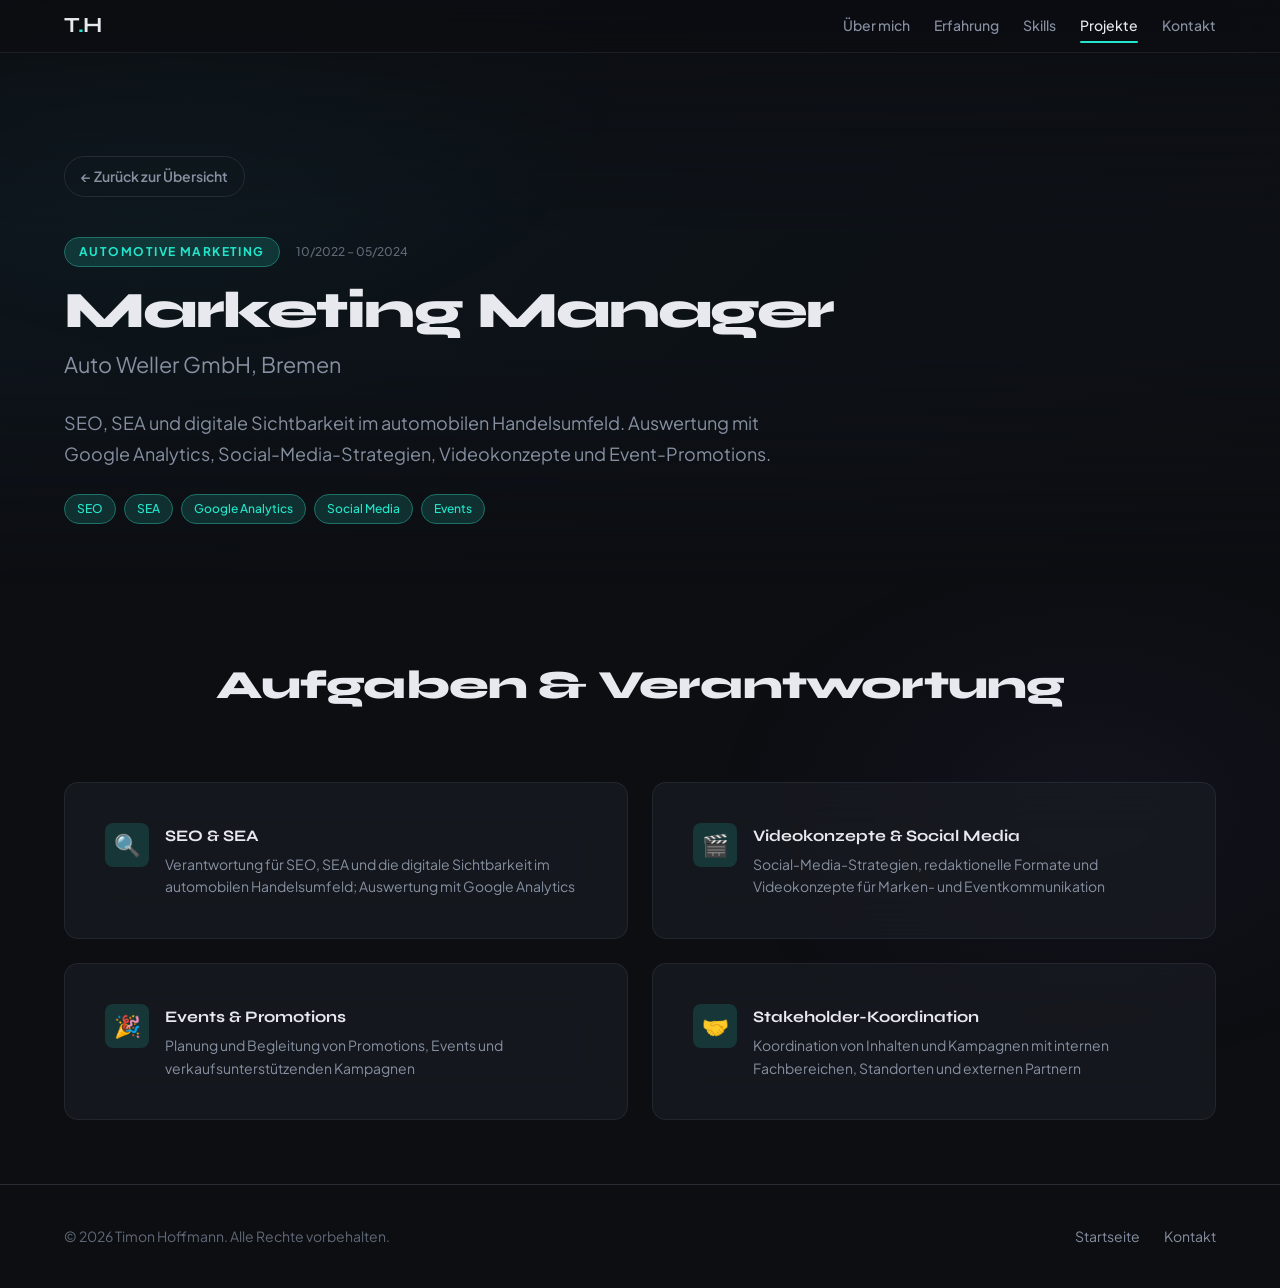
==== commit 1ca00b2c: "Remove placeholder upload boxes from all project subpages for privacy compliance" ====
--- a/projects/auto-weller.html
+++ b/projects/auto-weller.html
@@ -78,23 +78,6 @@
     </div>
   </section>
 
-  <section class="gallery">
-    <div class="container">
-      <div class="gallery__header">
-        <h2 class="gallery__title">📸 Projekt-Galerie</h2>
-        <span class="gallery__count">Bilder ablegen in: assets/auto-weller/</span>
-      </div>
-      <div class="gallery__grid">
-        <div class="gallery__placeholder"><div class="gallery__placeholder-icon">🚗</div><p class="gallery__placeholder-text">Event-Foto hier ablegen</p></div>
-        <div class="gallery__placeholder"><div class="gallery__placeholder-icon">📊</div><p class="gallery__placeholder-text">Analytics Report hier ablegen</p></div>
-        <div class="gallery__placeholder"><div class="gallery__placeholder-icon">🔍</div><p class="gallery__placeholder-text">SEO-Kampagne hier ablegen</p></div>
-        <div class="gallery__placeholder"><div class="gallery__placeholder-icon">📱</div><p class="gallery__placeholder-text">Social Media Format hier ablegen</p></div>
-        <div class="gallery__placeholder"><div class="gallery__placeholder-icon">🎬</div><p class="gallery__placeholder-text">Video-Still hier ablegen</p></div>
-        <div class="gallery__placeholder"><div class="gallery__placeholder-icon">➕</div><p class="gallery__placeholder-text">Weiteres Asset hinzufügen</p></div>
-      </div>
-    </div>
-  </section>
-
   <div class="lightbox" id="lightbox">
     <button class="lightbox__close" id="lightboxClose">✕</button>
     <img class="lightbox__img" id="lightboxImg" src="" alt="">
--- a/style.css
+++ b/style.css
@@ -570,14 +570,134 @@
   font-size: 1.1em;
 }
 
-/* Hero Visual */
+/* Hero Visual & Portrait Image */
 .hero__visual {
   position: relative;
+  display: flex;
+  justify-content: center;
+  align-items: center;
   animation: fadeIn var(--duration-slow) var(--ease-spring) 0.3s both;
 }
 
-.hero__card-stack {
+.hero__portrait-wrapper {
   position: relative;
+  width: 100%;
+  max-width: 440px;
+  display: flex;
+  justify-content: center;
+  align-items: flex-end;
+  padding-bottom: 20px;
+  perspective: 1000px;
+  transform-style: preserve-3d;
+}
+
+.hero__portrait-glow {
+  position: absolute;
+  inset: -20px;
+  background: radial-gradient(circle at 50% 50%, var(--clr-accent-dim) 0%, transparent 70%);
+  filter: blur(40px);
+  opacity: 0.65;
+  z-index: 0;
+  animation: pulse 4s ease-in-out infinite alternate;
+}
+
+.hero__portrait-backdrop {
+  position: absolute;
+  bottom: 20px;
+  width: 88%;
+  height: 82%;
+  border-radius: var(--radius-lg);
+  background: linear-gradient(180deg, var(--clr-bg-elevated) 0%, var(--clr-bg-card) 100%);
+  border: 1px solid var(--clr-border-light);
+  box-shadow: var(--shadow-glow);
+  z-index: 1;
+  overflow: hidden;
+}
+
+.hero__portrait-backdrop::before {
+  content: '';
+  position: absolute;
+  top: 0;
+  left: 0;
+  right: 0;
+  height: 2px;
+  background: linear-gradient(90deg, transparent, var(--clr-accent), transparent);
+}
+
+.hero__portrait-img {
+  position: relative;
+  z-index: 2;
+  width: 100%;
+  max-height: 520px;
+  object-fit: contain;
+  filter: drop-shadow(0 15px 35px rgba(0, 0, 0, 0.45));
+  -webkit-mask-image: linear-gradient(to bottom, black 0%, black 72%, transparent 96%);
+  mask-image: linear-gradient(to bottom, black 0%, black 72%, transparent 96%);
+  transform-style: preserve-3d;
+  will-change: transform;
+}
+
+.hero__portrait-fade {
+  position: absolute;
+  bottom: 20px;
+  left: 0;
+  right: 0;
+  height: 90px;
+  background: linear-gradient(to top, var(--clr-bg) 10%, transparent 100%);
+  z-index: 3;
+  pointer-events: none;
+}
+
+.hero__portrait-badge {
+  position: absolute;
+  bottom: 0;
+  left: 50%;
+  transform: translateX(-50%);
+  z-index: 4;
+  display: flex;
+  align-items: center;
+  gap: var(--sp-sm);
+  padding: 8px 18px;
+  border-radius: var(--radius-full);
+  background: hsla(225, 20%, 8%, 0.85);
+  backdrop-filter: blur(16px);
+  -webkit-backdrop-filter: blur(16px);
+  border: 1px solid var(--clr-border-light);
+  box-shadow: var(--shadow-lg);
+  white-space: nowrap;
+  transition: transform var(--duration-fast) var(--ease-smooth);
+}
+
+.hero__portrait-wrapper:hover .hero__portrait-badge {
+  transform: translateX(-50%) translateY(-3px);
+  border-color: var(--clr-accent-dim);
+}
+
+.hero__portrait-badge-icon {
+  font-size: 1.1rem;
+}
+
+.hero__portrait-badge-name {
+  font-weight: 700;
+  font-size: var(--fs-xs);
+  color: var(--clr-text);
+  line-height: 1.2;
+}
+
+.hero__portrait-badge-role {
+  font-size: 0.72rem;
+  color: var(--clr-accent);
+  font-weight: 500;
+}
+
+.hero__portrait-wrapper:hover .hero__portrait-img {
+  transform: scale(1.03) translateY(-4px);
+}
+
+@keyframes float {
+  0%, 100% { transform: translateY(0px); }
+  50% { transform: translateY(-8px); }
+}
   height: 480px;
 }
 
@@ -1914,7 +2034,12 @@
   }
 
   .hero__visual {
-    display: none;
+    display: flex;
+    margin-top: var(--sp-xl);
+  }
+
+  .hero__portrait-wrapper {
+    max-width: 320px;
   }
 
   .about__grid {
